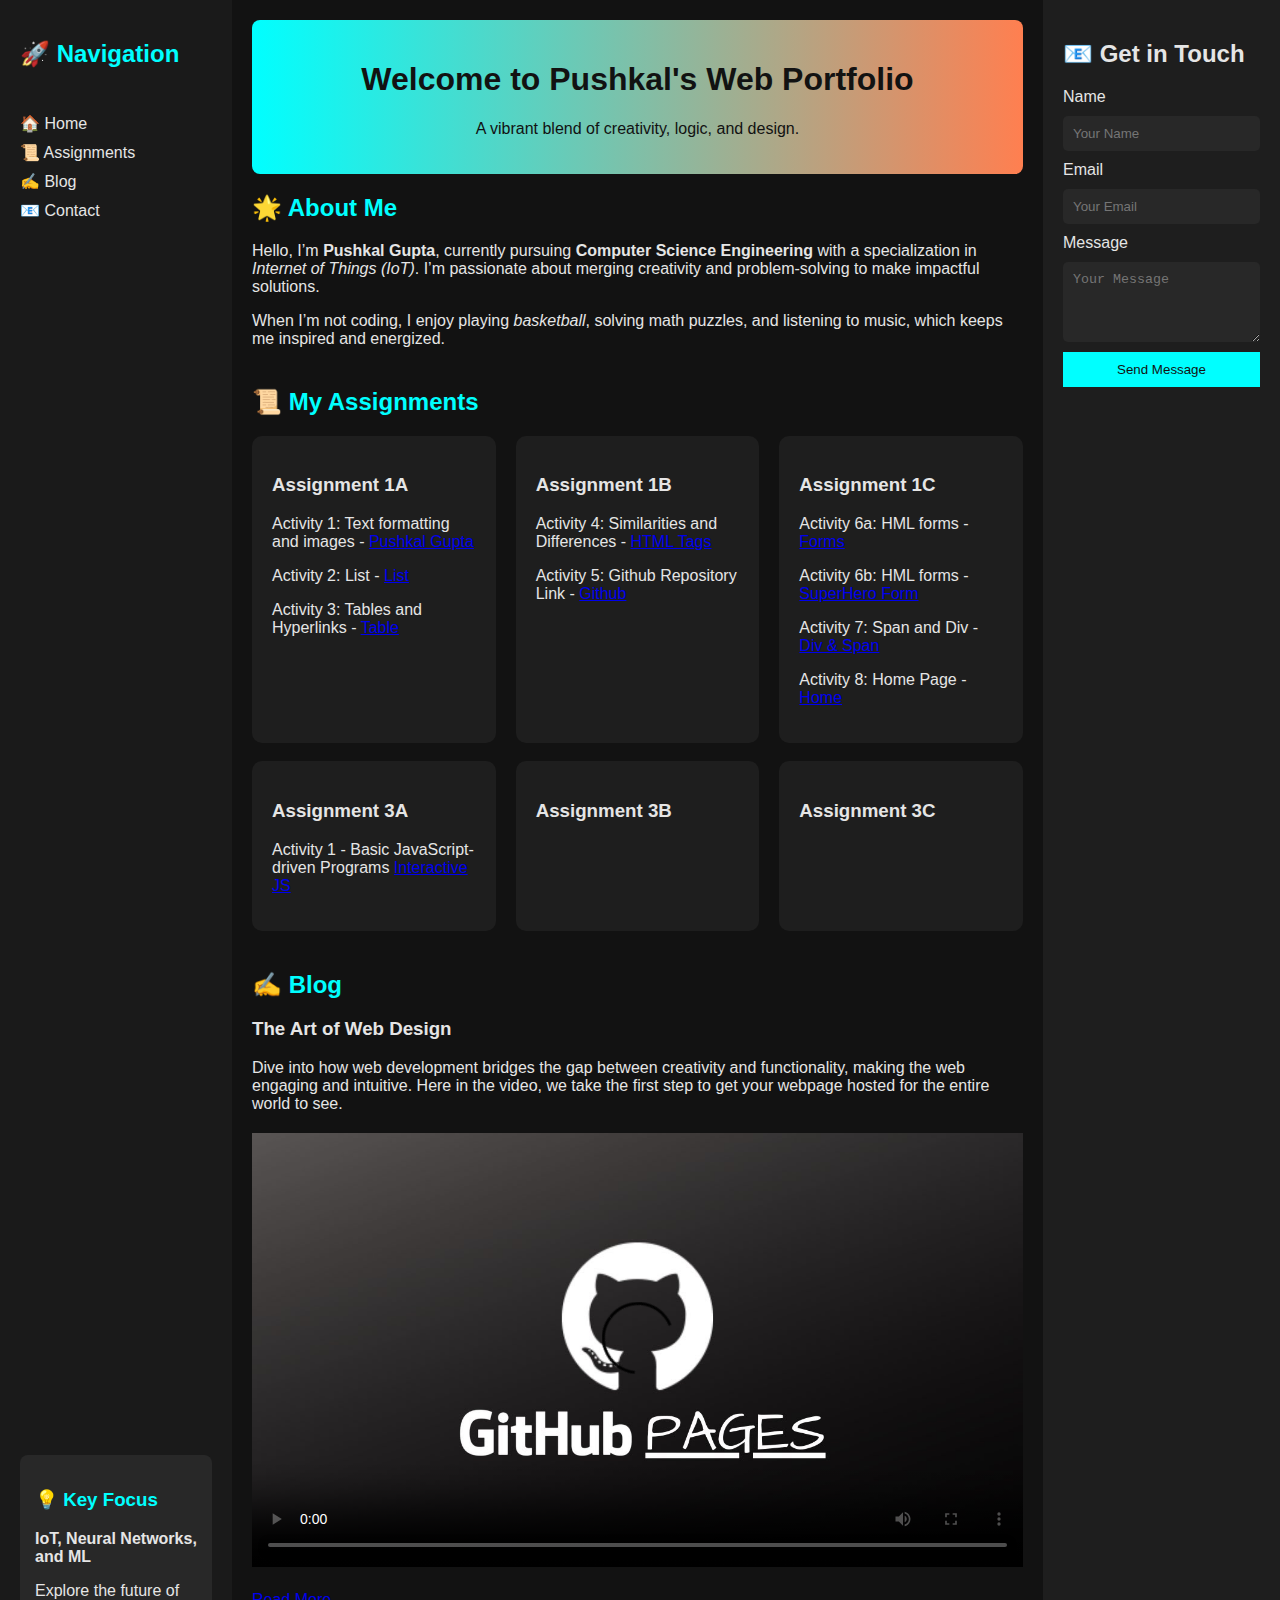
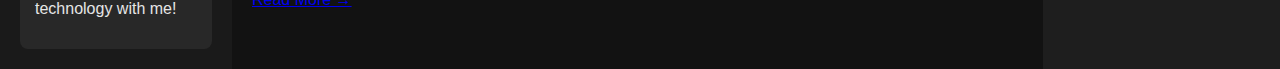
==== PG.Web Basics/index.html @ 2cd04705 "Add files via upload" ====
<!DOCTYPE html>
<html lang="en">
  <head>
    <meta charset="UTF-8" />
    <meta name="viewport" content="width=device-width, initial-scale=1.0" />
    <title>Pushkal's WebPage</title>
    <link rel="stylesheet" href="index.css" />
  </head>
  <body>
    <div class="container">
      <aside class="sidebar">
        <h2>🚀 Navigation</h2>
        <ul class="nav-links">
          <li><a href="#home">🏠 Home</a></li>
          <li><a href="#assignments">📜 Assignments</a></li>
          <li><a href="#blog">✍️ Blog</a></li>
          <li><a href="#contact">📧 Contact</a></li>
        </ul>
        <div class="focus-box">
          <h3>💡 Key Focus</h3>
          <p><strong>IoT, Neural Networks, and ML</strong></p>
          <p>Explore the future of technology with me!</p>
        </div>
      </aside>
      <main>
        <header class="header">
          <h1>Welcome to Pushkal's Web Portfolio</h1>
          <p>A vibrant blend of creativity, logic, and design.</p>
        </header>
        <section id="home" class="content-section">
          <h2>🌟 About Me</h2>
          <p>
            Hello, I’m <strong>Pushkal Gupta</strong>, currently pursuing
            <strong>Computer Science Engineering</strong> with a specialization
            in <i>Internet of Things (IoT)</i>. I’m passionate about merging
            creativity and problem-solving to make impactful solutions.
          </p>
          <p>
            When I’m not coding, I enjoy playing <i>basketball</i>, solving math
            puzzles, and listening to music, which keeps me inspired and
            energized.
          </p>
        </section>
        <section id="assignments" class="content-section">
          <h2>📜 My Assignments</h2>
          <div class="assignments-container">
            <div class="assignment-card">
              <h3>Assignment 1A</h3>
              <p>
                Activity 1: Text formatting and images -
                <a href="home.html">Pushkal Gupta</a>
              </p>
              <p>Activity 2: List - <a href="list.html">List</a></p>
              <p>
                Activity 3: Tables and Hyperlinks -
                <a href="table.html">Table</a>
              </p>
            </div>
            <div class="assignment-card">
              <h3>Assignment 1B</h3>
              <p>
                Activity 4: Similarities and Differences -
                <a href="tags.html">HTML Tags</a>
              </p>
              <p>
                Activity 5: Github Repository Link -
                <a href="https://github.com/PushkalGupta/WebDev.git">Github</a>
              </p>
            </div>
            <div class="assignment-card">
              <h3>Assignment 1C</h3>
              <p>Activity 6a: HML forms - <a href="Activity6.html">Forms</a></p>
              <p>
                Activity 6b: HML forms -
                <a href="Activity6b.html">SuperHero Form</a>
              </p>
              <p>
                Activity 7: Span and Div -
                <a href="Activity7.html">Div & Span</a>
              </p>
              <p>Activity 8: Home Page - <a href="index.html">Home</a></p>
            </div>
          </div>
          <br />
          <div class="assignments-container">
            <div class="assignment-card">
              <h3>Assignment 3A</h3>
              <p>
                Activity 1 - Basic JavaScript-driven Programs
                <a href="JS_VIT/a3.html">Interactive JS</a>
              </p>
            </div>
            <div class="assignment-card">
              <h3>Assignment 3B</h3>
            </div>
            <div class="assignment-card">
              <h3>Assignment 3C</h3>
            </div>
          </div>
        </section>
        <section id="blog" class="content-section">
          <h2>✍️ Blog</h2>
          <div class="blog-post">
            <h3>The Art of Web Design</h3>
            <p>
              Dive into how web development bridges the gap between creativity
              and functionality, making the web engaging and intuitive. Here in
              the video, we take the first step to get your webpage hosted for
              the entire world to see.
            </p>
            <div style="margin: 20px 0; text-align: center">
              <video width="100%" height="auto" controls poster="thumbnail.jpg">
                <source src="githubHosting.mp4" type="video/mp4" />
                Your browser does not support the video tag.
              </video>
            </div>
            <a href="#" class="blog-link">Read More →</a>
          </div>
        </section>
      </main>
      <footer id="contact" class="footer">
        <h2>📧 Get in Touch</h2>
        <form class="contact-form">
          <label for="name">Name</label>
          <input
            type="text"
            id="name"
            name="name"
            placeholder="Your Name"
            required
          />
          <label for="email">Email</label>
          <input
            type="email"
            id="email"
            name="email"
            placeholder="Your Email"
            required
          />
          <label for="message">Message</label>
          <textarea
            id="message"
            name="message"
            rows="4"
            placeholder="Your Message"
            required
          ></textarea>
          <button type="submit" class="btn-submit">Send Message</button>
        </form>
      </footer>
    </div>
  </body>
</html>
---- PG.Web Basics/index.css ----
body {
  margin: 0;
  font-family: "Poppins", sans-serif;
  background-color: #121212;
  color: #e5e5e5;
}
.container {
  display: flex;
  min-height: 100vh;
}
.sidebar {
  width: 15%;
  background-color: #1a1a1a;
  padding: 20px;
  display: flex;
  flex-direction: column;
  justify-content: space-between;
  align-items: flex-start;
}
.sidebar h2 {
  color: #00ffff;
}
.nav-links {
  list-style: none;
  padding: 0;
}
.nav-links li {
  margin: 10px 0;
}
.nav-links a {
  text-decoration: none;
  color: #e5e5e5;
  transition: color 0.3s ease, transform 0.3s ease;
}
.nav-links a:hover {
  color: #ff7f50;
  transform: translateX(10px);
}
.focus-box {
  background-color: #282828;
  padding: 15px;
  border-radius: 8px;
  margin-top: auto;
}
.focus-box h3 {
  color: #00ffff;
}
main {
  flex: 1;
  padding: 20px;
}
.header {
  text-align: center;
  margin-bottom: 20px;
  background: linear-gradient(90deg, #00ffff, #ff7f50);
  padding: 20px;
  color: #121212;
  border-radius: 8px;
}
.content-section h2 {
  color: #00ffff;
}
.content-section {
  margin-bottom: 40px;
}
.assignments-container {
  display: flex;
  gap: 20px;
}
.assignment-card {
  background-color: #1e1e1e;
  padding: 20px;
  border-radius: 10px;
  flex: 1;
  transition: transform 0.3s ease, background-color 0.3s ease;
}
.assignment-card:hover {
  transform: scale(1.05);
  background-color: #00ffff;
  color: #121212;
}
.footer {
  background-color: #1e1e1e;
  padding: 20px;
  color: #e5e5e5;
}
.contact-form {
  display: flex;
  flex-direction: column;
  gap: 10px;
}
.contact-form input,
.contact-form textarea {
  padding: 10px;
  border-radius: 5px;
  border: none;
  background-color: #282828;
  color: #e5e5e5;
}
.btn-submit {
  background-color: #00ffff;
  color: #121212;
  border: none;
  padding: 10px;
  cursor: pointer;
  transition: background-color 0.3s ease;
}
.btn-submit:hover {
  background-color: #ff7f50;
}
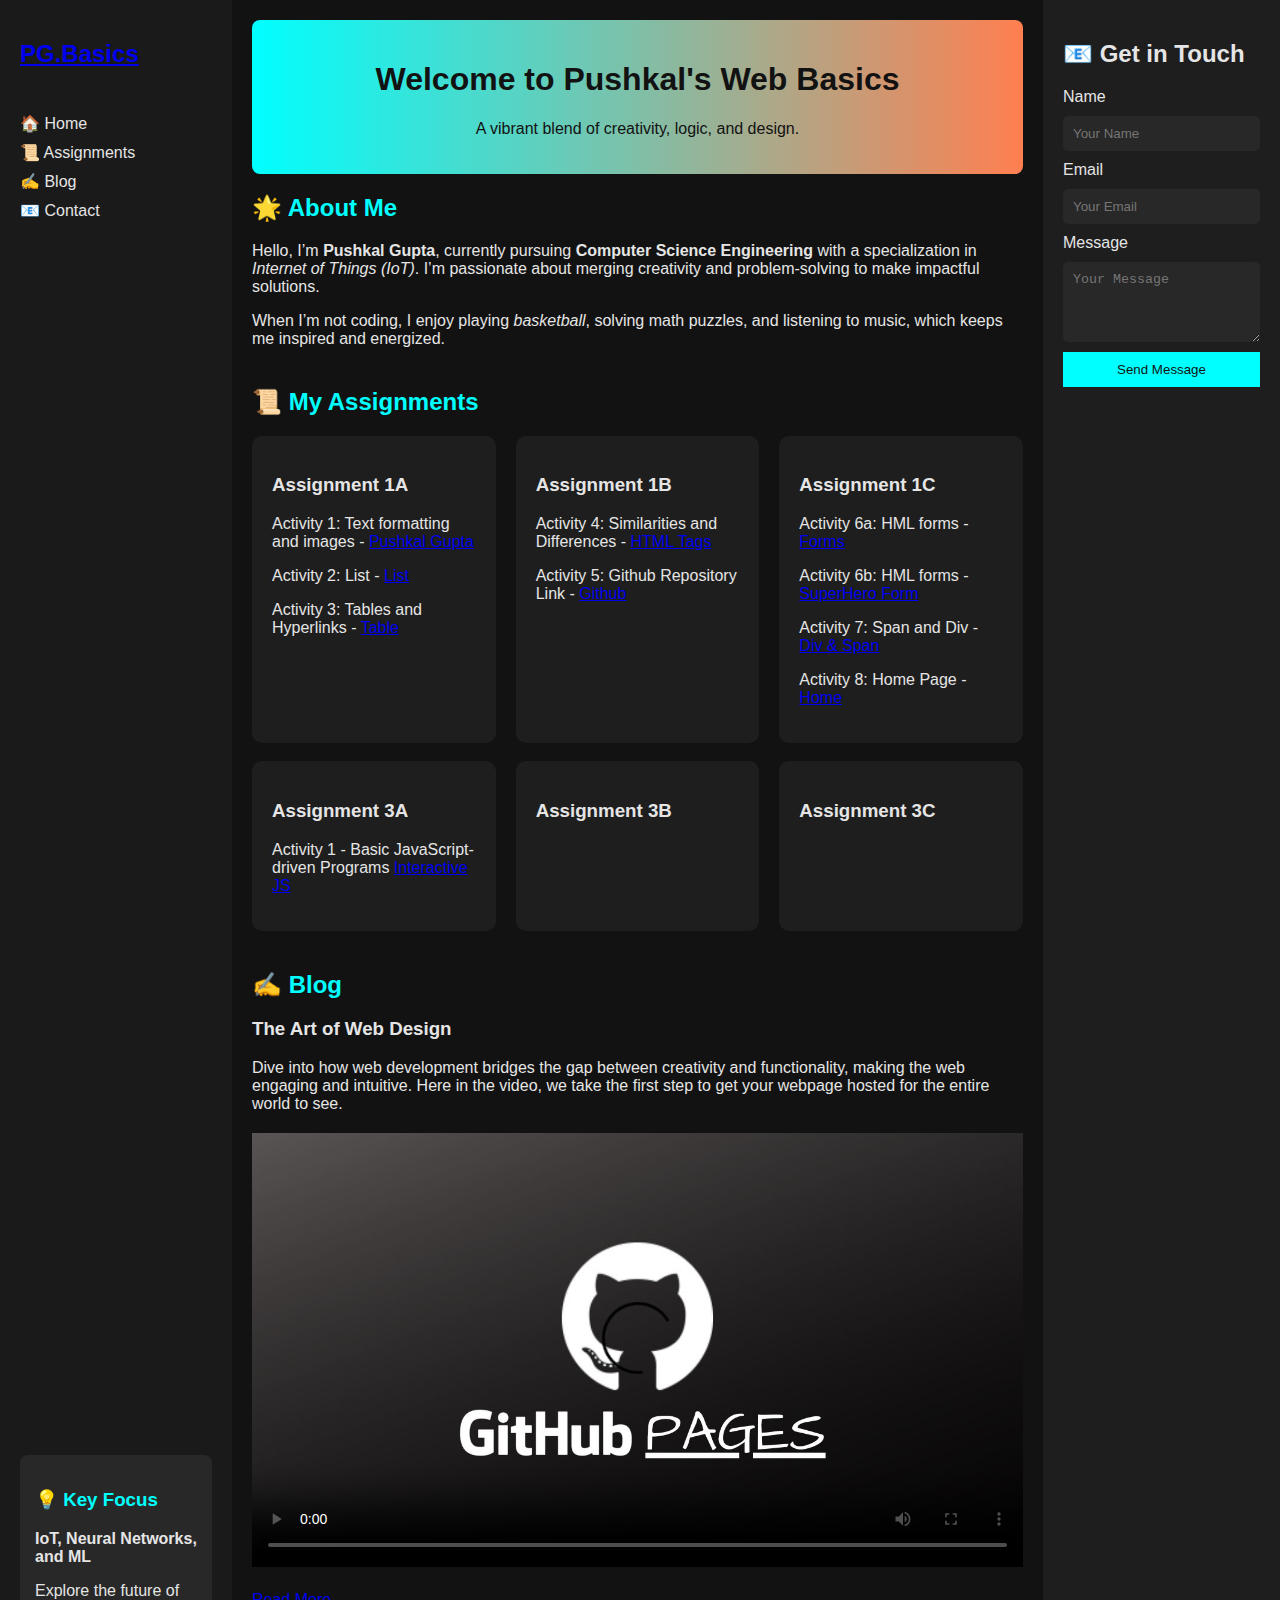
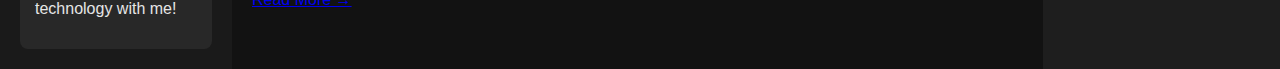
==== commit dac0649f: "Link to main file" ====
--- a/PG.Web Basics/index.html
+++ b/PG.Web Basics/index.html
@@ -9,7 +9,7 @@
   <body>
     <div class="container">
       <aside class="sidebar">
-        <h2>🚀 Navigation</h2>
+        <h2><a href="../PG.html.js/main.html#">PG.Basics</a></h2>
         <ul class="nav-links">
           <li><a href="#home">🏠 Home</a></li>
           <li><a href="#assignments">📜 Assignments</a></li>
@@ -24,7 +24,7 @@
       </aside>
       <main>
         <header class="header">
-          <h1>Welcome to Pushkal's Web Portfolio</h1>
+          <h1>Welcome to Pushkal's Web Basics</h1>
           <p>A vibrant blend of creativity, logic, and design.</p>
         </header>
         <section id="home" class="content-section">
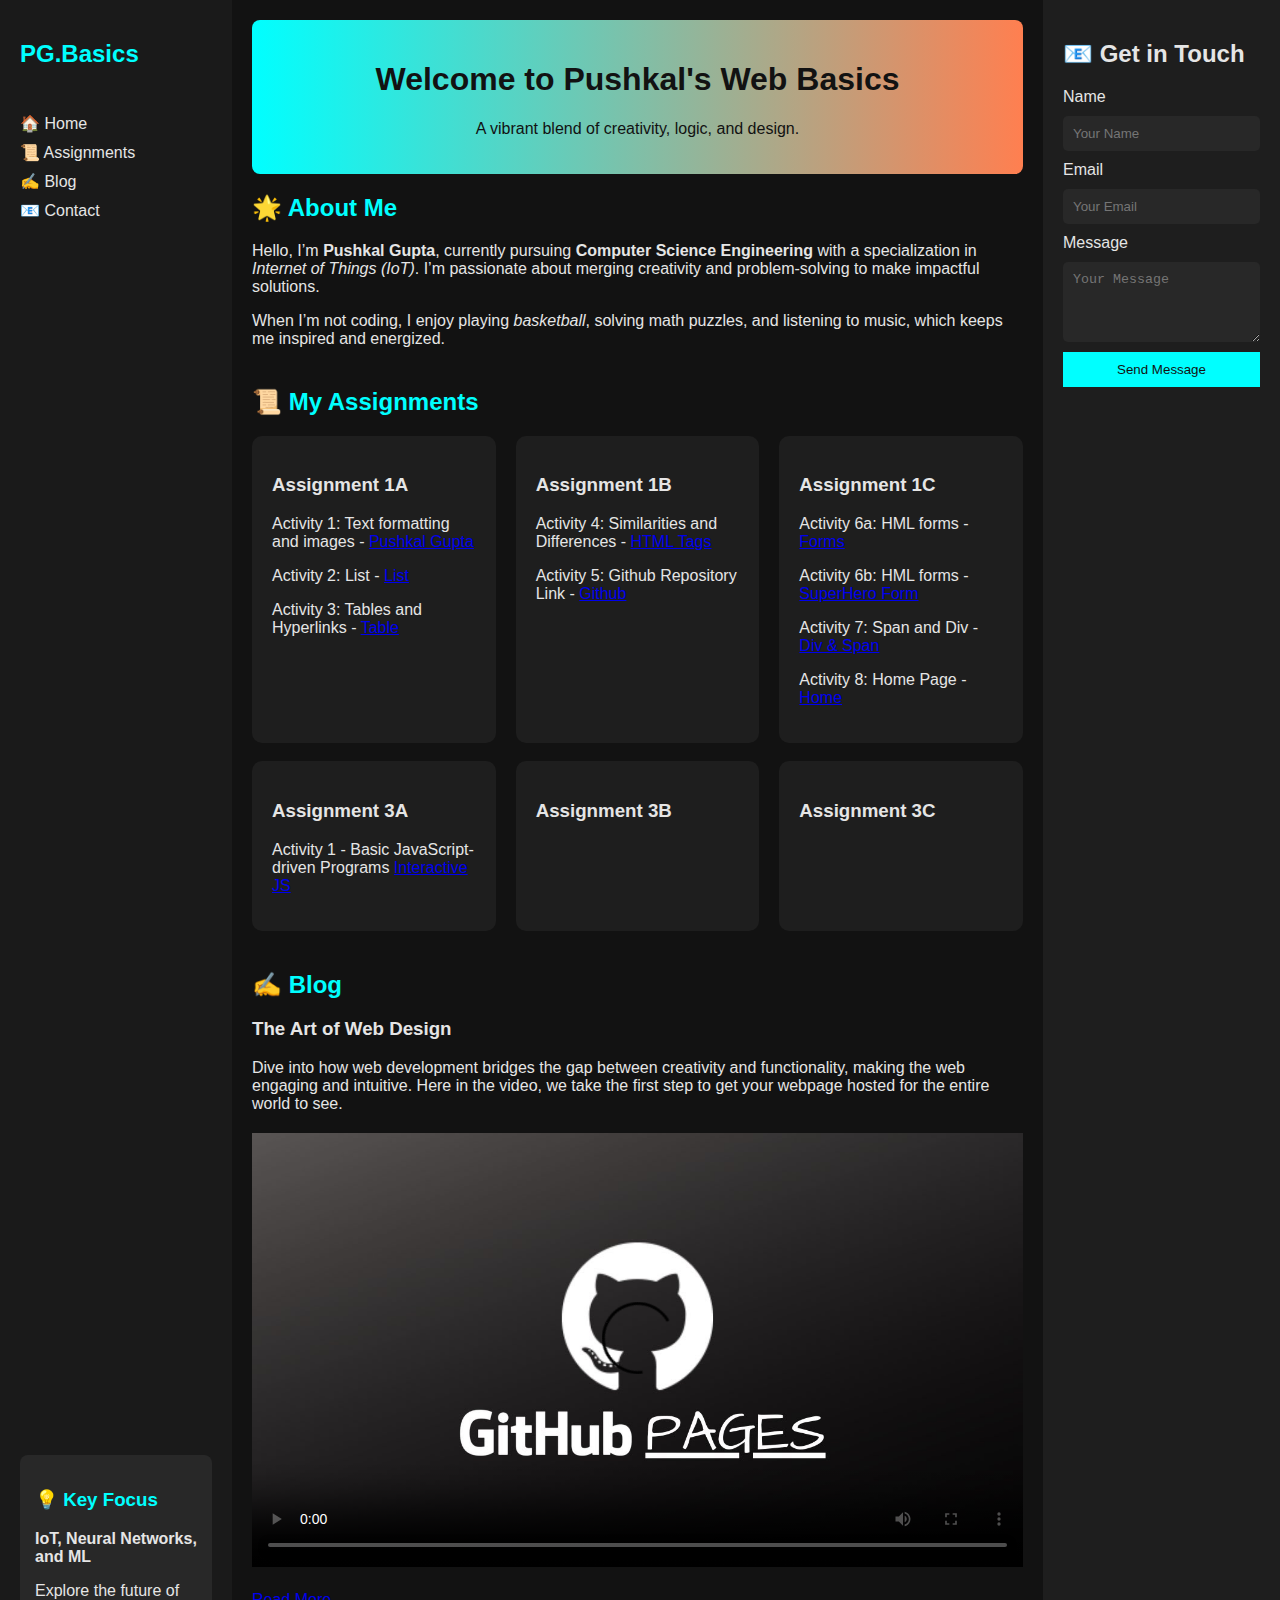
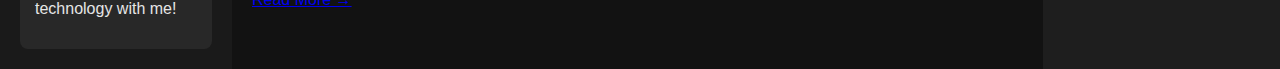
==== commit 4119105e: "Update index.html" ====
--- a/PG.Web Basics/index.html
+++ b/PG.Web Basics/index.html
@@ -9,7 +9,7 @@
   <body>
     <div class="container">
       <aside class="sidebar">
-        <h2><a href="../PG.html.js/main.html#">PG.Basics</a></h2>
+        <h2><a href="../PG.html.js/main.html#" class="linker">PG.Basics</a></h2>
         <ul class="nav-links">
           <li><a href="#home">🏠 Home</a></li>
           <li><a href="#assignments">📜 Assignments</a></li>
--- a/PG.Web Basics/index.css
+++ b/PG.Web Basics/index.css
@@ -19,6 +19,13 @@
 }
 .sidebar h2 {
   color: #00ffff;
+}
+.linker {
+  color: #00ffff;
+  text-decoration: none;
+}
+.linker:hover {
+  color: #00bbff;
 }
 .nav-links {
   list-style: none;
